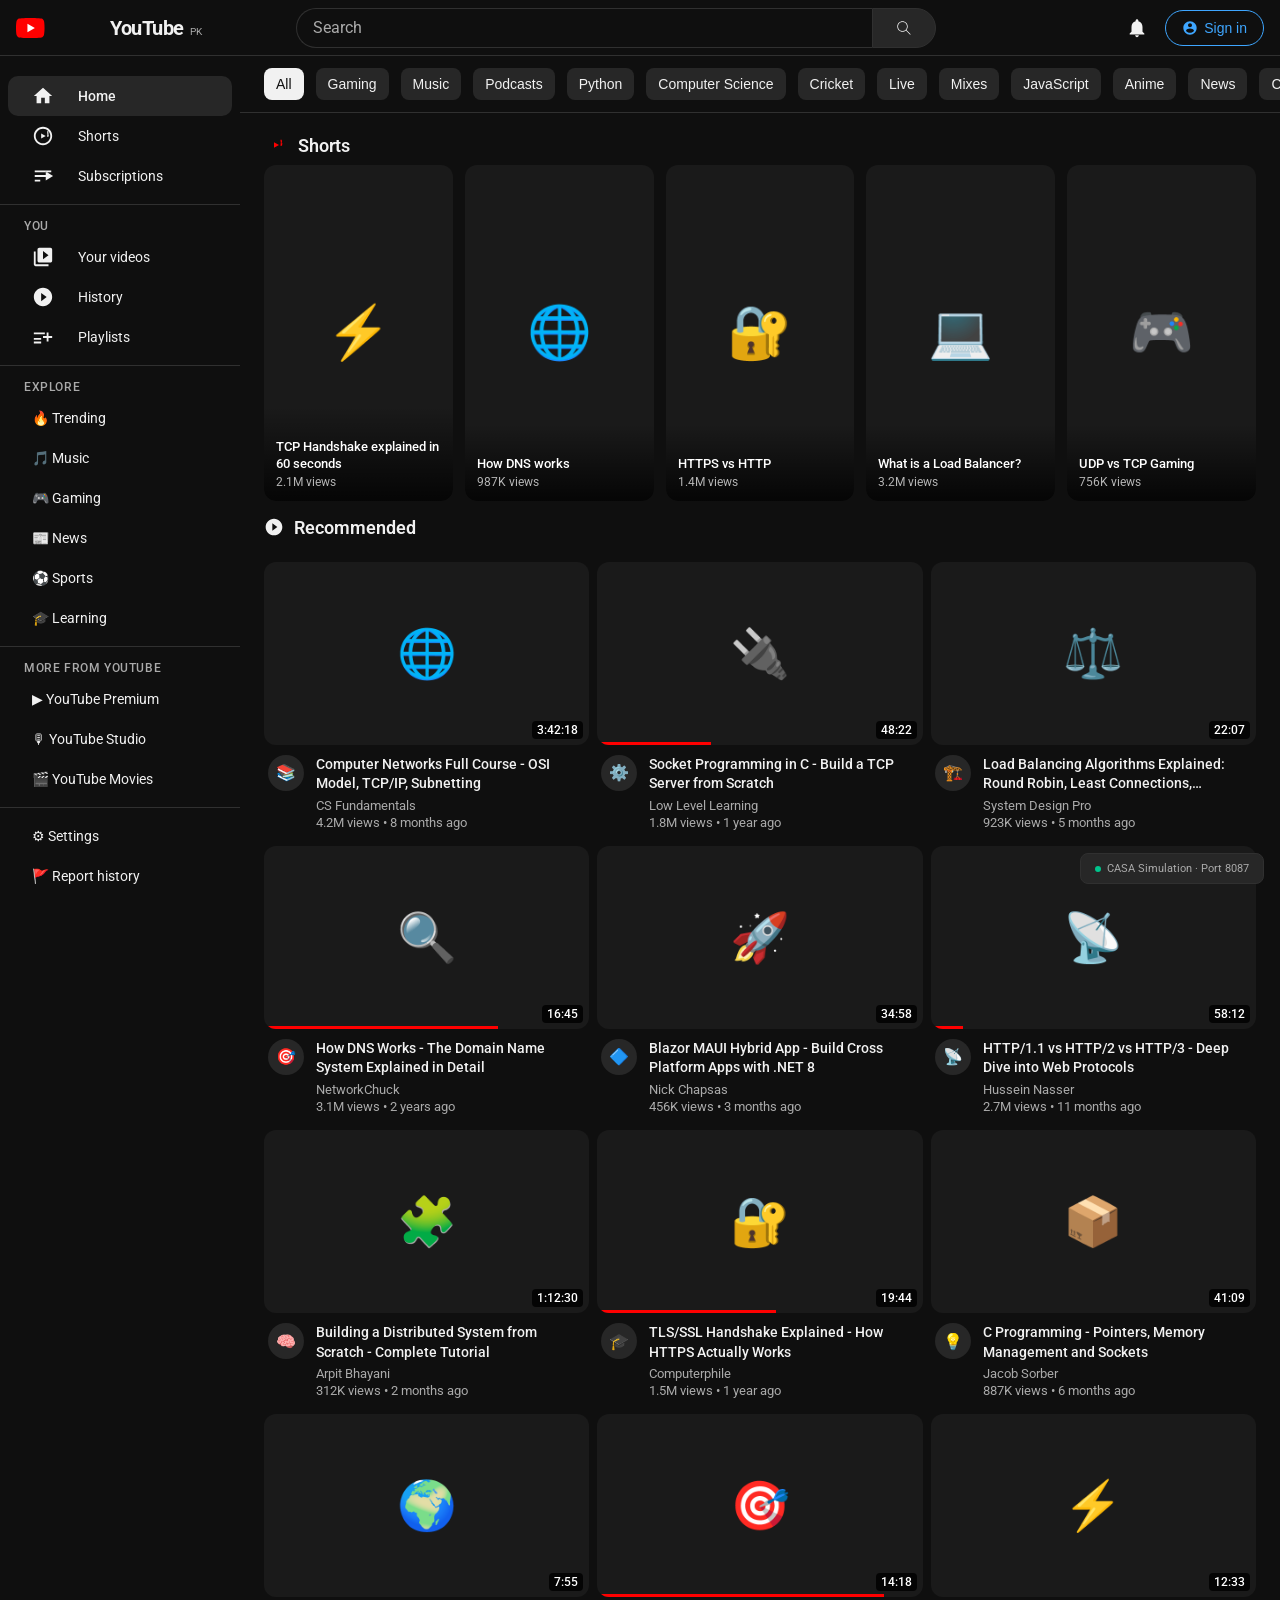
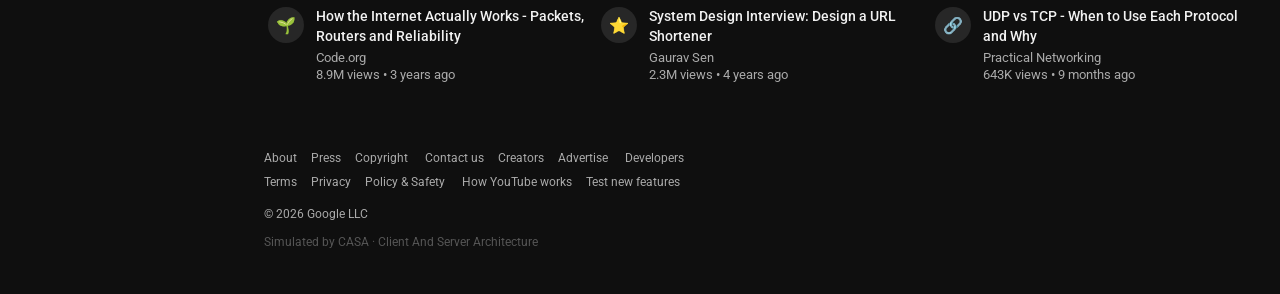
==== Websites/Youtube/index.html @ 4a6a2b82 "updated Readme" ====
<!DOCTYPE html>
<html lang="en">
<head>
<meta charset="UTF-8">
<meta name="viewport" content="width=device-width, initial-scale=1.0">
<title>YouTube</title>
<link rel="preconnect" href="https://fonts.googleapis.com">
<link href="https://fonts.googleapis.com/css2?family=Roboto:wght@300;400;500;700&display=swap" rel="stylesheet">
<style>
  :root {
    --bg: #0f0f0f;
    --surface: #1a1a1a;
    --surface2: #272727;
    --border: #303030;
    --text: #f1f1f1;
    --text-sub: #aaaaaa;
    --red: #ff0000;
    --red-hover: #cc0000;
    --chip-bg: #272727;
    --chip-active: #f1f1f1;
    --chip-active-text: #0f0f0f;
  }

  * { margin: 0; padding: 0; box-sizing: border-box; }

  body {
    background: var(--bg);
    color: var(--text);
    font-family: 'Roboto', sans-serif;
    font-size: 14px;
    overflow-x: hidden;
  }

  /* ── TOP NAV ── */
  header {
    position: fixed; top: 0; left: 0; right: 0; z-index: 200;
    height: 56px;
    background: var(--bg);
    display: flex; align-items: center;
    padding: 0 16px;
    gap: 8px;
    border-bottom: 1px solid var(--border);
  }

  .logo-wrap {
    display: flex; align-items: center; gap: 4px;
    text-decoration: none; min-width: 160px;
  }
  .logo-wrap svg { height: 20px; }
  .logo-text {
    font-size: 20px; font-weight: 700; letter-spacing: -0.5px;
    color: var(--text);
  }
  .logo-country {
    font-size: 10px; color: var(--text-sub);
    margin-top: 8px; margin-left: 2px;
  }

  .search-wrap {
    flex: 1; display: flex; align-items: center;
    max-width: 640px; margin: 0 auto;
  }
  .search-input {
    flex: 1; height: 40px;
    background: var(--bg);
    border: 1px solid var(--border);
    border-right: none;
    border-radius: 40px 0 0 40px;
    color: var(--text);
    padding: 0 16px;
    font-size: 16px; font-family: 'Roboto', sans-serif;
    outline: none;
    transition: border-color .2s;
  }
  .search-input:focus { border-color: #1c62b9; }
  .search-input::placeholder { color: var(--text-sub); }
  .search-btn {
    height: 40px; width: 64px;
    background: var(--surface2);
    border: 1px solid var(--border);
    border-radius: 0 40px 40px 0;
    color: var(--text);
    cursor: pointer;
    display: flex; align-items: center; justify-content: center;
    transition: background .15s;
  }
  .search-btn:hover { background: #3e3e3e; }

  .nav-right {
    display: flex; align-items: center; gap: 8px;
    margin-left: auto;
  }
  .icon-btn {
    width: 40px; height: 40px;
    border-radius: 50%; border: none;
    background: transparent; color: var(--text);
    cursor: pointer; display: flex; align-items: center; justify-content: center;
    transition: background .15s;
    font-size: 18px;
  }
  .icon-btn:hover { background: var(--surface2); }
  .sign-in-btn {
    height: 36px; padding: 0 16px;
    border: 1px solid #3ea6ff;
    border-radius: 18px;
    background: transparent;
    color: #3ea6ff;
    font-size: 14px; font-weight: 500;
    cursor: pointer;
    display: flex; align-items: center; gap: 6px;
    transition: background .15s;
  }
  .sign-in-btn:hover { background: rgba(62,166,255,.1); }

  /* ── SIDEBAR ── */
  aside {
    position: fixed; top: 56px; left: 0; bottom: 0;
    width: 240px;
    background: var(--bg);
    overflow-y: auto; z-index: 100;
    padding: 12px 0;
    scrollbar-width: none;
  }
  aside::-webkit-scrollbar { display: none; }

  .sidebar-section { padding: 8px 0; border-bottom: 1px solid var(--border); }
  .sidebar-section:last-child { border: none; }
  .sidebar-label {
    padding: 6px 24px 4px;
    font-size: 12px; font-weight: 500; color: var(--text-sub);
    text-transform: uppercase; letter-spacing: .05em;
  }

  .nav-item {
    display: flex; align-items: center; gap: 24px;
    padding: 0 24px; height: 40px;
    border-radius: 10px; margin: 0 8px;
    cursor: pointer; text-decoration: none;
    color: var(--text); font-size: 14px;
    transition: background .1s;
    white-space: nowrap;
  }
  .nav-item:hover { background: var(--surface2); }
  .nav-item.active { background: var(--surface2); font-weight: 500; }
  .nav-item svg { flex-shrink: 0; }

  /* ── MAIN ── */
  main {
    margin-left: 240px;
    padding-top: 56px;
    min-height: 100vh;
  }

  /* Chips */
  .chips-wrap {
    position: sticky; top: 56px; z-index: 150;
    background: var(--bg);
    display: flex; align-items: center;
    gap: 12px; padding: 12px 24px;
    overflow-x: auto; scrollbar-width: none;
    border-bottom: 1px solid var(--border);
  }
  .chips-wrap::-webkit-scrollbar { display: none; }
  .chip {
    flex-shrink: 0; height: 32px; padding: 0 12px;
    background: var(--chip-bg); border: none;
    border-radius: 8px; color: var(--text);
    font-size: 14px; cursor: pointer;
    transition: background .15s;
  }
  .chip:hover { background: #3e3e3e; }
  .chip.active {
    background: var(--chip-active); color: var(--chip-active-text);
    font-weight: 500;
  }

  /* Grid */
  .video-grid {
    display: grid;
    grid-template-columns: repeat(auto-fill, minmax(300px, 1fr));
    gap: 16px 8px;
    padding: 16px 24px 40px;
  }

  /* Video card */
  .video-card { cursor: pointer; }
  .video-card:hover .thumb-wrap img { transform: scale(1.03); }

  .thumb-wrap {
    position: relative; width: 100%;
    aspect-ratio: 16/9;
    background: var(--surface); border-radius: 12px;
    overflow: hidden;
  }
  .thumb-wrap img {
    width: 100%; height: 100%; object-fit: cover;
    transition: transform .3s;
    display: block;
  }
  .thumb-placeholder {
    width: 100%; height: 100%;
    display: flex; align-items: center; justify-content: center;
    background: var(--surface);
    font-size: 48px;
  }
  .duration {
    position: absolute; bottom: 6px; right: 6px;
    background: rgba(0,0,0,.85); color: #fff;
    font-size: 12px; font-weight: 500;
    padding: 2px 5px; border-radius: 4px;
  }
  .progress-bar {
    position: absolute; bottom: 0; left: 0;
    height: 3px; background: var(--red);
  }

  .video-meta { display: flex; gap: 12px; padding: 10px 4px 0; }
  .avatar {
    width: 36px; height: 36px; border-radius: 50%;
    background: var(--surface2);
    display: flex; align-items: center; justify-content: center;
    font-size: 16px; flex-shrink: 0;
    overflow: hidden;
  }
  .avatar img { width: 100%; height: 100%; object-fit: cover; }
  .video-info { flex: 1; min-width: 0; }
  .video-title {
    font-size: 14px; font-weight: 500; color: var(--text);
    line-height: 1.4; margin-bottom: 4px;
    display: -webkit-box; -webkit-line-clamp: 2;
    -webkit-box-orient: vertical; overflow: hidden;
  }
  .channel-name { font-size: 13px; color: var(--text-sub); }
  .video-stats { font-size: 13px; color: var(--text-sub); margin-top: 2px; }

  /* Shorts row */
  .section-title {
    padding: 20px 24px 8px;
    font-size: 18px; font-weight: 600;
    display: flex; align-items: center; gap: 10px;
  }
  .shorts-grid {
    display: grid;
    grid-template-columns: repeat(auto-fill, minmax(168px, 1fr));
    gap: 12px; padding: 0 24px 8px;
  }
  .short-card {
    cursor: pointer;
    position: relative; border-radius: 12px; overflow: hidden;
    aspect-ratio: 9/16; background: var(--surface);
  }
  .short-card:hover .short-overlay { opacity: 1; }
  .short-thumb {
    width: 100%; height: 100%;
    display: flex; align-items: center; justify-content: center;
    font-size: 52px;
  }
  .short-overlay {
    position: absolute; inset: 0;
    background: rgba(0,0,0,.5);
    opacity: 0; transition: opacity .2s;
    display: flex; align-items: center; justify-content: center;
  }
  .short-info {
    position: absolute; bottom: 0; left: 0; right: 0;
    padding: 32px 12px 12px;
    background: linear-gradient(transparent, rgba(0,0,0,.8));
    color: #fff;
  }
  .short-title { font-size: 13px; font-weight: 500; line-height: 1.3; }
  .short-views { font-size: 12px; color: rgba(255,255,255,.7); margin-top: 2px; }

  /* ── FOOTER ── */
  footer {
    margin-left: 240px;
    padding: 24px 24px 40px;
    color: var(--text-sub);
    font-size: 12px;
    line-height: 2;
  }
  footer a { color: var(--text-sub); text-decoration: none; margin-right: 14px; }
  footer a:hover { color: var(--text); }
  .footer-copy { margin-top: 8px; }

  /* Play overlay on hover */
  .play-overlay {
    position: absolute; inset: 0;
    background: rgba(0,0,0,.3);
    display: flex; align-items: center; justify-content: center;
    opacity: 0; transition: opacity .2s;
    border-radius: 12px;
  }
  .thumb-wrap:hover .play-overlay { opacity: 1; }
  .play-circle {
    width: 48px; height: 48px; border-radius: 50%;
    background: rgba(0,0,0,.7);
    display: flex; align-items: center; justify-content: center;
  }

  /* CASA badge */
  .casa-badge {
    position: fixed; bottom: 16px; right: 16px; z-index: 9999;
    background: var(--surface2); border: 1px solid var(--border);
    border-radius: 8px; padding: 8px 14px;
    font-size: 11px; color: var(--text-sub);
    display: flex; align-items: center; gap: 6px;
    pointer-events: none;
  }
  .casa-dot { width: 6px; height: 6px; border-radius: 50%; background: #00c48c; }
</style>
</head>
<body>

<!-- HEADER -->
<header>
  <a class="logo-wrap" href="#">
    <svg viewBox="0 0 90 20" fill="none" xmlns="http://www.w3.org/2000/svg">
      <path d="M27.9727 3.12313C27.6435 1.89499 26.6768 0.928216 25.4487 0.598972C23.2197 0 14.285 0 14.285 0C14.285 0 5.35042 0 3.12138 0.598972C1.89325 0.928244 0.926449 1.89499 0.597206 3.12313C0 5.35228 0 10 0 10C0 10 0 14.6477 0.597206 16.8769C0.926449 18.105 1.89325 19.0718 3.12138 19.401C5.35042 20 14.285 20 14.285 20C14.285 20 23.2197 20 25.4487 19.401C26.6768 19.0718 27.6435 18.105 27.9727 16.8769C28.5699 14.6477 28.5699 10 28.5699 10C28.5699 10 28.5699 5.35228 27.9727 3.12313Z" fill="#FF0000"/>
      <path d="M11.4253 14.2854L18.8477 10.0004L11.4253 5.71533V14.2854Z" fill="white"/>
    </svg>
    <span class="logo-text">YouTube</span>
    <span class="logo-country">PK</span>
  </a>

  <div class="search-wrap">
    <input class="search-input" type="text" placeholder="Search">
    <button class="search-btn">
      <svg width="18" height="18" viewBox="0 0 24 24" fill="currentColor"><path d="M20.87 20.17l-5.59-5.59C16.35 13.35 17 11.75 17 10c0-3.87-3.13-7-7-7s-7 3.13-7 7 3.13 7 7 7c1.75 0 3.35-.65 4.58-1.71l5.59 5.59.7-.71zM10 16c-3.31 0-6-2.69-6-6s2.69-6 6-6 6 2.69 6 6-2.69 6-6 6z"/></svg>
    </button>
  </div>

  <div class="nav-right">
    <button class="icon-btn" title="Notifications">
      <svg width="22" height="22" viewBox="0 0 24 24" fill="currentColor"><path d="M12 22c1.1 0 2-.9 2-2h-4c0 1.1.9 2 2 2zm6-6v-5c0-3.07-1.64-5.64-4.5-6.32V4c0-.83-.67-1.5-1.5-1.5s-1.5.67-1.5 1.5v.68C7.63 5.36 6 7.92 6 11v5l-2 2v1h16v-1l-2-2z"/></svg>
    </button>
    <button class="sign-in-btn">
      <svg width="16" height="16" viewBox="0 0 24 24" fill="currentColor"><path d="M12 2C6.48 2 2 6.48 2 12s4.48 10 10 10 10-4.48 10-10S17.52 2 12 2zm0 3c1.66 0 3 1.34 3 3s-1.34 3-3 3-3-1.34-3-3 1.34-3 3-3zm0 14.2c-2.5 0-4.71-1.28-6-3.22.03-1.99 4-3.08 6-3.08 1.99 0 5.97 1.09 6 3.08-1.29 1.94-3.5 3.22-6 3.22z"/></svg>
      Sign in
    </button>
  </div>
</header>

<!-- SIDEBAR -->
<aside>
  <div class="sidebar-section">
    <a class="nav-item active" href="#">
      <svg width="22" height="22" viewBox="0 0 24 24" fill="currentColor"><path d="M10 20v-6h4v6h5v-8h3L12 3 2 12h3v8z"/></svg>
      Home
    </a>
    <a class="nav-item" href="#">
      <svg width="22" height="22" viewBox="0 0 24 24" fill="currentColor"><path d="M10 14.65v-5.3L15 12l-5 2.65zm7.77-4.33c-.77-.32-1.2-.5-1.22-.5H18c0-1-.1-2-.3-3h-1.3c.2.95.3 1.97.3 3s-.1 2.05-.3 3H18c.2-1 .3-2 .3-3zM2 12C2 6.48 6.48 2 12 2s10 4.48 10 10-4.48 10-10 10S2 17.52 2 12zm2 0c0 4.42 3.58 8 8 8s8-3.58 8-8-3.58-8-8-8-8 3.58-8 8z"/></svg>
      Shorts
    </a>
    <a class="nav-item" href="#">
      <svg width="22" height="22" viewBox="0 0 24 24" fill="currentColor"><path d="M21 6H3v2h18V6zm-6 5H3v2h12v-2zm-6 5H3v2h6v-2zm14-4l-8 5V7l8 5z"/></svg>
      Subscriptions
    </a>
  </div>

  <div class="sidebar-section">
    <div class="sidebar-label">You</div>
    <a class="nav-item" href="#">
      <svg width="22" height="22" viewBox="0 0 24 24" fill="currentColor"><path d="M4 6H2v14c0 1.1.9 2 2 2h14v-2H4V6zm16-4H8c-1.1 0-2 .9-2 2v12c0 1.1.9 2 2 2h12c1.1 0 2-.9 2-2V4c0-1.1-.9-2-2-2zm-8 12.5v-9l6 4.5-6 4.5z"/></svg>
      Your videos
    </a>
    <a class="nav-item" href="#">
      <svg width="22" height="22" viewBox="0 0 24 24" fill="currentColor"><path d="M12 2C6.48 2 2 6.48 2 12s4.48 10 10 10 10-4.48 10-10S17.52 2 12 2zm-2 14.5v-9l6 4.5-6 4.5z"/></svg>
      History
    </a>
    <a class="nav-item" href="#">
      <svg width="22" height="22" viewBox="0 0 24 24" fill="currentColor"><path d="M22 13h-4v4h-2v-4h-4v-2h4V7h2v4h4v2zm-8-6H2v2h12V7zM2 13v2h8v-2H2zm0 6h8v-2H2v2z"/></svg>
      Playlists
    </a>
  </div>

  <div class="sidebar-section">
    <div class="sidebar-label">Explore</div>
    <a class="nav-item" href="#">🔥 Trending</a>
    <a class="nav-item" href="#">🎵 Music</a>
    <a class="nav-item" href="#">🎮 Gaming</a>
    <a class="nav-item" href="#">📰 News</a>
    <a class="nav-item" href="#">⚽ Sports</a>
    <a class="nav-item" href="#">🎓 Learning</a>
  </div>

  <div class="sidebar-section">
    <div class="sidebar-label">More from YouTube</div>
    <a class="nav-item" href="#">▶ YouTube Premium</a>
    <a class="nav-item" href="#">🎙 YouTube Studio</a>
    <a class="nav-item" href="#">🎬 YouTube Movies</a>
  </div>

  <div class="sidebar-section">
    <a class="nav-item" href="#">⚙ Settings</a>
    <a class="nav-item" href="#">🚩 Report history</a>
    <a class="nav-item" href="#">❓ Help</a>
    <a class="nav-item" href="#">💬 Send feedback</a>
  </div>
</aside>

<!-- MAIN -->
<main>

  <!-- Chips -->
  <div class="chips-wrap">
    <button class="chip active">All</button>
    <button class="chip">Gaming</button>
    <button class="chip">Music</button>
    <button class="chip">Podcasts</button>
    <button class="chip">Python</button>
    <button class="chip">Computer Science</button>
    <button class="chip">Cricket</button>
    <button class="chip">Live</button>
    <button class="chip">Mixes</button>
    <button class="chip">JavaScript</button>
    <button class="chip">Anime</button>
    <button class="chip">News</button>
    <button class="chip">Cooking</button>
    <button class="chip">Science</button>
  </div>

  <!-- Shorts -->
  <div class="section-title">
    <svg width="24" height="24" viewBox="0 0 24 24" fill="#ff0000"><path d="M10 14.65v-5.3L15 12l-5 2.65zm7.77-4.33c-.77-.32-1.2-.5-1.22-.5H18c0-1-.1-2-.3-3h-1.3c.2.95.3 1.97.3 3s-.1 2.05-.3 3H18c.2-1 .3-2 .3-3z"/></svg>
    Shorts
  </div>
  <div class="shorts-grid">
    <div class="short-card">
      <div class="short-thumb">⚡</div>
      <div class="short-overlay">▶</div>
      <div class="short-info">
        <div class="short-title">TCP Handshake explained in 60 seconds</div>
        <div class="short-views">2.1M views</div>
      </div>
    </div>
    <div class="short-card">
      <div class="short-thumb">🌐</div>
      <div class="short-overlay">▶</div>
      <div class="short-info">
        <div class="short-title">How DNS works</div>
        <div class="short-views">987K views</div>
      </div>
    </div>
    <div class="short-card">
      <div class="short-thumb">🔐</div>
      <div class="short-overlay">▶</div>
      <div class="short-info">
        <div class="short-title">HTTPS vs HTTP</div>
        <div class="short-views">1.4M views</div>
      </div>
    </div>
    <div class="short-card">
      <div class="short-thumb">💻</div>
      <div class="short-overlay">▶</div>
      <div class="short-info">
        <div class="short-title">What is a Load Balancer?</div>
        <div class="short-views">3.2M views</div>
      </div>
    </div>
    <div class="short-card">
      <div class="short-thumb">🎮</div>
      <div class="short-overlay">▶</div>
      <div class="short-info">
        <div class="short-title">UDP vs TCP Gaming</div>
        <div class="short-views">756K views</div>
      </div>
    </div>
  </div>

  <!-- Video Grid -->
  <div class="section-title" style="padding-top:8px;">
    <svg width="20" height="20" viewBox="0 0 24 24" fill="currentColor"><path d="M12 2C6.48 2 2 6.48 2 12s4.48 10 10 10 10-4.48 10-10S17.52 2 12 2zm-2 14.5v-9l6 4.5-6 4.5z"/></svg>
    Recommended
  </div>
  <div class="video-grid" id="videoGrid"></div>

</main>

<footer>
  <div>
    <a href="#">About</a><a href="#">Press</a><a href="#">Copyright</a>
    <a href="#">Contact us</a><a href="#">Creators</a><a href="#">Advertise</a>
    <a href="#">Developers</a>
  </div>
  <div>
    <a href="#">Terms</a><a href="#">Privacy</a><a href="#">Policy & Safety</a>
    <a href="#">How YouTube works</a><a href="#">Test new features</a>
  </div>
  <div class="footer-copy">&copy; 2026 Google LLC</div>
  <div style="margin-top:4px;color:#555">Simulated by CASA &middot; Client And Server Architecture</div>
</footer>

<div class="casa-badge">
  <div class="casa-dot"></div>
  CASA Simulation &middot; Port 8087
</div>

<script>
  const videos = [
    { emoji: "🌐", title: "Computer Networks Full Course - OSI Model, TCP/IP, Subnetting", channel: "CS Fundamentals", avatar: "📚", views: "4.2M views", time: "8 months ago", duration: "3:42:18", progress: 0 },
    { emoji: "🔌", title: "Socket Programming in C - Build a TCP Server from Scratch", channel: "Low Level Learning", avatar: "⚙️", views: "1.8M views", time: "1 year ago", duration: "48:22", progress: 35 },
    { emoji: "⚖️", title: "Load Balancing Algorithms Explained: Round Robin, Least Connections, Weighted", channel: "System Design Pro", avatar: "🏗️", views: "923K views", time: "5 months ago", duration: "22:07", progress: 0 },
    { emoji: "🔍", title: "How DNS Works - The Domain Name System Explained in Detail", channel: "NetworkChuck", avatar: "🎯", views: "3.1M views", time: "2 years ago", duration: "16:45", progress: 72 },
    { emoji: "🚀", title: "Blazor MAUI Hybrid App - Build Cross Platform Apps with .NET 8", channel: "Nick Chapsas", avatar: "🔷", views: "456K views", time: "3 months ago", duration: "34:58", progress: 0 },
    { emoji: "📡", title: "HTTP/1.1 vs HTTP/2 vs HTTP/3 - Deep Dive into Web Protocols", channel: "Hussein Nasser", avatar: "📡", views: "2.7M views", time: "11 months ago", duration: "58:12", progress: 10 },
    { emoji: "🧩", title: "Building a Distributed System from Scratch - Complete Tutorial", channel: "Arpit Bhayani", avatar: "🧠", views: "312K views", time: "2 months ago", duration: "1:12:30", progress: 0 },
    { emoji: "🔐", title: "TLS/SSL Handshake Explained - How HTTPS Actually Works", channel: "Computerphile", avatar: "🎓", views: "1.5M views", time: "1 year ago", duration: "19:44", progress: 55 },
    { emoji: "📦", title: "C Programming - Pointers, Memory Management and Sockets", channel: "Jacob Sorber", avatar: "💡", views: "887K views", time: "6 months ago", duration: "41:09", progress: 0 },
    { emoji: "🌍", title: "How the Internet Actually Works - Packets, Routers and Reliability", channel: "Code.org", avatar: "🌱", views: "8.9M views", time: "3 years ago", duration: "7:55", progress: 0 },
    { emoji: "🎯", title: "System Design Interview: Design a URL Shortener", channel: "Gaurav Sen", avatar: "⭐", views: "2.3M views", time: "4 years ago", duration: "14:18", progress: 88 },
    { emoji: "⚡", title: "UDP vs TCP - When to Use Each Protocol and Why", channel: "Practical Networking", avatar: "🔗", views: "643K views", time: "9 months ago", duration: "12:33", progress: 0 },
  ];

  const grid = document.getElementById('videoGrid');
  videos.forEach(v => {
    grid.innerHTML += `
      <div class="video-card">
        <div class="thumb-wrap">
          <div class="thumb-placeholder">${v.emoji}</div>
          ${v.progress > 0 ? `<div class="progress-bar" style="width:${v.progress}%"></div>` : ''}
          <div class="duration">${v.duration}</div>
          <div class="play-overlay"><div class="play-circle"><svg width="18" height="18" viewBox="0 0 24 24" fill="white"><path d="M8 5v14l11-7z"/></svg></div></div>
        </div>
        <div class="video-meta">
          <div class="avatar">${v.avatar}</div>
          <div class="video-info">
            <div class="video-title">${v.title}</div>
            <div class="channel-name">${v.channel}</div>
            <div class="video-stats">${v.views} &bull; ${v.time}</div>
          </div>
        </div>
      </div>`;
  });

  // Chip interaction
  document.querySelectorAll('.chip').forEach(c => {
    c.addEventListener('click', () => {
      document.querySelectorAll('.chip').forEach(x => x.classList.remove('active'));
      c.classList.add('active');
    });
  });
</script>
</body>
</html>
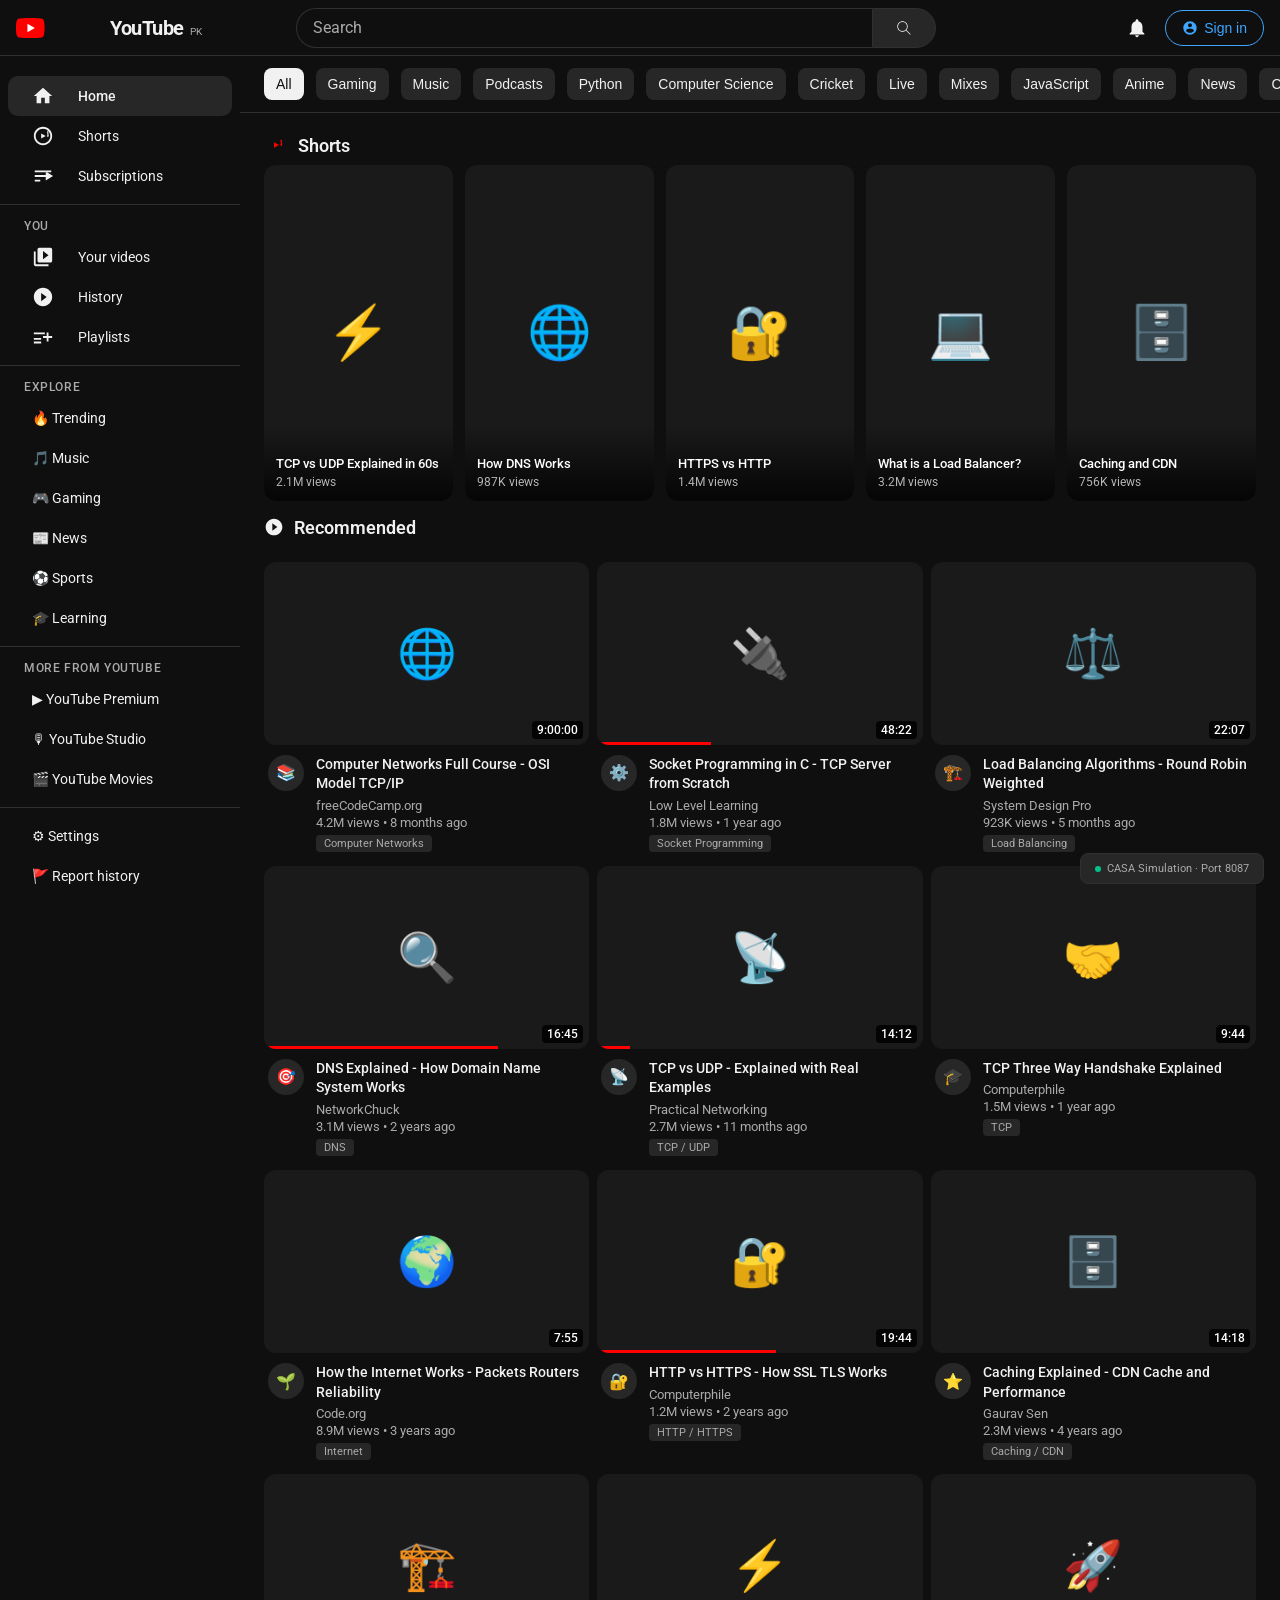
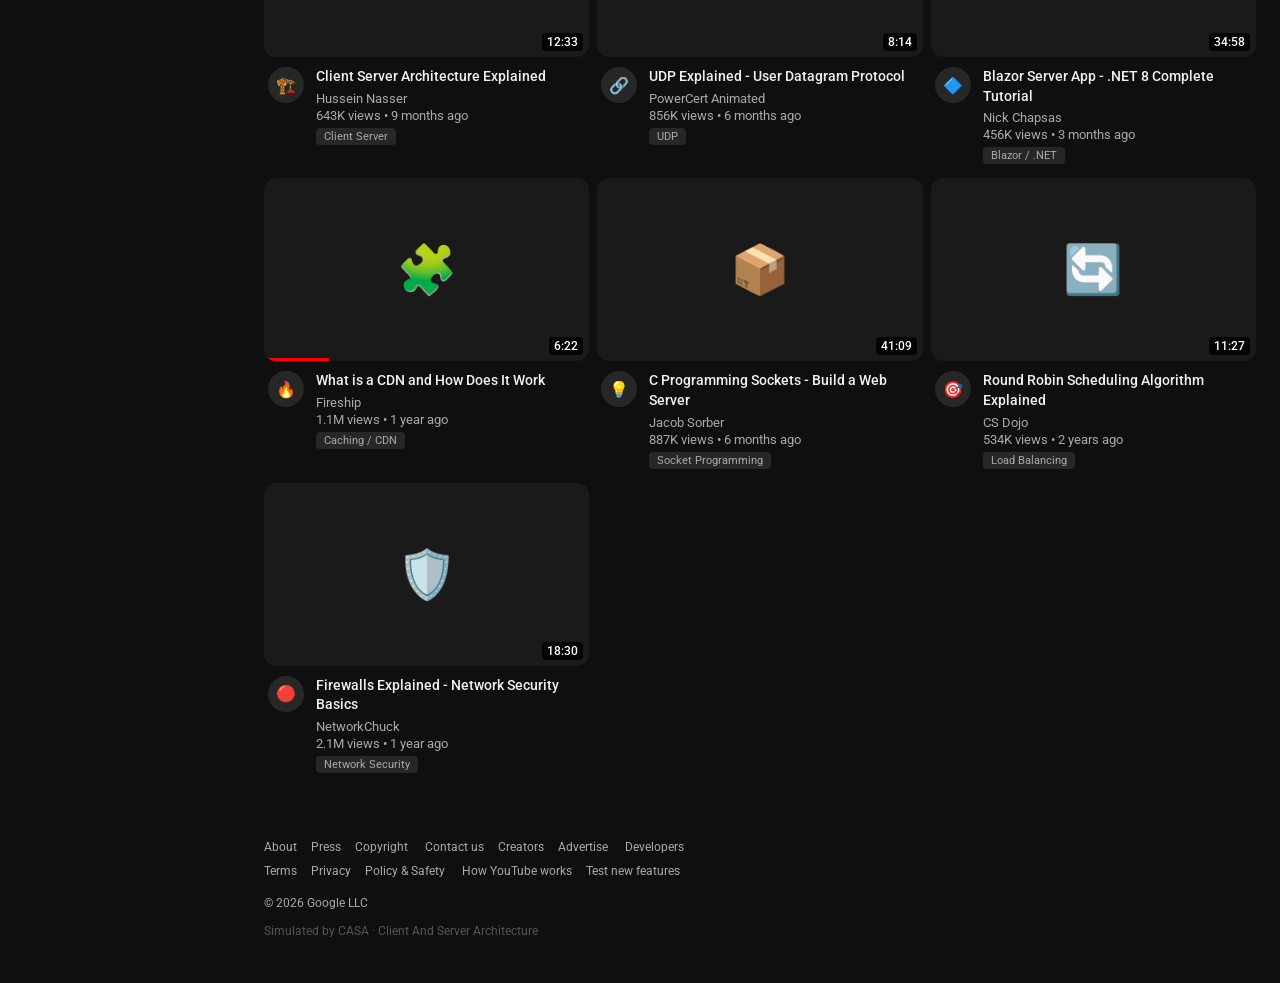
==== commit 81120856: "Youtube enhanced" ====
--- a/Websites/Youtube/index.html
+++ b/Websites/Youtube/index.html
@@ -307,6 +307,154 @@
     pointer-events: none;
   }
   .casa-dot { width: 6px; height: 6px; border-radius: 50%; background: #00c48c; }
+
+  /* VIDEO MODAL */
+  .modal-overlay {
+    display: none;
+    position: fixed;
+    inset: 0;
+    z-index: 9999;
+    background: rgba(0, 0, 0, 0.85);
+    backdrop-filter: blur(6px);
+    align-items: center;
+    justify-content: center;
+    padding: 20px;
+    animation: fadeIn 0.2s ease;
+  }
+
+  .modal-overlay.open {
+    display: flex;
+  }
+
+  @keyframes fadeIn {
+    from { opacity: 0; }
+    to   { opacity: 1; }
+  }
+
+  @keyframes slideUp {
+    from { transform: translateY(30px); opacity: 0; }
+    to   { transform: translateY(0);    opacity: 1; }
+  }
+
+  .modal-box {
+    background: #1a1a1a;
+    border: 1px solid #303030;
+    border-radius: 16px;
+    width: 100%;
+    max-width: 900px;
+    overflow: hidden;
+    animation: slideUp 0.25s ease;
+    display: flex;
+    flex-direction: column;
+  }
+
+  .modal-header {
+    display: flex;
+    align-items: flex-start;
+    justify-content: space-between;
+    padding: 16px 20px 12px;
+    border-bottom: 1px solid #303030;
+    gap: 12px;
+  }
+
+  .modal-title-wrap {
+    display: flex;
+    flex-direction: column;
+    gap: 6px;
+    flex: 1;
+    min-width: 0;
+  }
+
+  .modal-topic-badge {
+    font-size: 11px;
+    background: #ff0000;
+    color: #fff;
+    padding: 2px 10px;
+    border-radius: 4px;
+    font-weight: 600;
+    letter-spacing: 0.5px;
+    width: fit-content;
+  }
+
+  .modal-title {
+    font-size: 15px;
+    font-weight: 500;
+    color: #f1f1f1;
+    line-height: 1.4;
+  }
+
+  .modal-close {
+    width: 36px;
+    height: 36px;
+    border-radius: 50%;
+    border: 1px solid #303030;
+    background: #272727;
+    color: #f1f1f1;
+    font-size: 16px;
+    cursor: pointer;
+    flex-shrink: 0;
+    display: flex;
+    align-items: center;
+    justify-content: center;
+    transition: background 0.15s;
+  }
+
+  .modal-close:hover {
+    background: #ff0000;
+    border-color: #ff0000;
+  }
+
+  .modal-player-wrap {
+    position: relative;
+    width: 100%;
+    aspect-ratio: 16 / 9;
+    background: #000;
+  }
+
+  .modal-iframe {
+    position: absolute;
+    inset: 0;
+    width: 100%;
+    height: 100%;
+    border: none;
+  }
+
+  .modal-footer {
+    display: flex;
+    align-items: center;
+    justify-content: space-between;
+    padding: 12px 20px;
+    border-top: 1px solid #303030;
+  }
+
+  .modal-channel {
+    font-size: 13px;
+    color: #aaaaaa;
+  }
+
+  .modal-yt-btn {
+    height: 34px;
+    padding: 0 16px;
+    background: #272727;
+    border: 1px solid #303030;
+    border-radius: 6px;
+    color: #f1f1f1;
+    font-size: 13px;
+    font-weight: 500;
+    cursor: default;
+  }
+
+  .modal-yt-btn:hover {
+    background: #272727;
+  }
+
+  .video-card {
+    cursor: pointer;
+  }
+
+  .video-card:hover .video-title {
+    color: #ff0000;
+  }
 </style>
 </head>
 <body>
@@ -425,23 +573,26 @@
     Shorts
   </div>
   <div class="shorts-grid">
-    <div class="short-card">
+    <div class="short-card"
+         onclick="openModal('uwoD5YsGACg','TCP vs UDP Explained','Practical Networking','TCP / UDP')">
       <div class="short-thumb">⚡</div>
       <div class="short-overlay">▶</div>
       <div class="short-info">
-        <div class="short-title">TCP Handshake explained in 60 seconds</div>
+        <div class="short-title">TCP vs UDP Explained in 60s</div>
         <div class="short-views">2.1M views</div>
       </div>
     </div>
-    <div class="short-card">
+    <div class="short-card"
+         onclick="openModal('mpQZVYPuDGU','How DNS Works','NetworkChuck','DNS')">
       <div class="short-thumb">🌐</div>
       <div class="short-overlay">▶</div>
       <div class="short-info">
-        <div class="short-title">How DNS works</div>
+        <div class="short-title">How DNS Works</div>
         <div class="short-views">987K views</div>
       </div>
     </div>
-    <div class="short-card">
+    <div class="short-card"
+         onclick="openModal('iYM2zFP3Zn0','HTTP vs HTTPS','Computerphile','HTTP / HTTPS')">
       <div class="short-thumb">🔐</div>
       <div class="short-overlay">▶</div>
       <div class="short-info">
@@ -449,7 +600,8 @@
         <div class="short-views">1.4M views</div>
       </div>
     </div>
-    <div class="short-card">
+    <div class="short-card"
+         onclick="openModal('iqRQPpCDmxE','Load Balancing Algorithms','System Design Pro','Load Balancing')">
       <div class="short-thumb">💻</div>
       <div class="short-overlay">▶</div>
       <div class="short-info">
@@ -457,11 +609,12 @@
         <div class="short-views">3.2M views</div>
       </div>
     </div>
-    <div class="short-card">
-      <div class="short-thumb">🎮</div>
+    <div class="short-card"
+         onclick="openModal('AEaKrq3SpW8','Caching and CDN Explained','Gaurav Sen','Caching / CDN')">
+      <div class="short-thumb">🗄️</div>
       <div class="short-overlay">▶</div>
       <div class="short-info">
-        <div class="short-title">UDP vs TCP Gaming</div>
+        <div class="short-title">Caching and CDN</div>
         <div class="short-views">756K views</div>
       </div>
     </div>
@@ -495,31 +648,297 @@
   CASA Simulation &middot; Port 8087
 </div>
 
+<!-- VIDEO MODAL -->
+<div id="videoModal" class="modal-overlay" onclick="handleOverlayClick(event)">
+  <div class="modal-box">
+    <div class="modal-header">
+      <div class="modal-title-wrap">
+        <span id="modalTopic" class="modal-topic-badge"></span>
+        <span id="modalTitle" class="modal-title"></span>
+      </div>
+      <button class="modal-close" onclick="closeModal()" title="Close">×</button>
+    </div>
+    <div class="modal-player-wrap">
+      <iframe
+        id="modalIframe"
+        src=""
+        title="Embedded video player"
+        frameborder="0"
+        allow="accelerometer; autoplay; clipboard-write;
+               encrypted-media; gyroscope; picture-in-picture"
+        allowfullscreen
+        referrerpolicy="strict-origin-when-cross-origin"
+        sandbox="allow-same-origin allow-scripts allow-forms allow-presentation"
+        class="modal-iframe">
+      </iframe>
+    </div>
+    <div class="modal-footer">
+      <span id="modalChannel" class="modal-channel"></span>
+      <span class="modal-yt-btn">▶ Playing here</span>
+    </div>
+  </div>
+</div>
+
 <script>
+  function buildEmbedUrl(youtubeId) {
+    const params = new URLSearchParams({
+      autoplay: '1',
+      rel: '0',
+      modestbranding: '1',
+      playsinline: '1',
+      enablejsapi: '1',
+      iv_load_policy: '3'
+    });
+
+    if (window.location.origin && window.location.origin !== 'null') {
+      params.set('origin', window.location.origin);
+    }
+
+    return `https://www.youtube-nocookie.com/embed/${encodeURIComponent(youtubeId)}?${params.toString()}`;
+  }
+
+  function openModal(youtubeId, title, channel, topic) {
+    document.getElementById('modalTitle').textContent = title;
+    document.getElementById('modalChannel').textContent = 'Channel: ' + channel;
+    document.getElementById('modalTopic').textContent = topic;
+    document.getElementById('modalIframe').src = buildEmbedUrl(youtubeId);
+    document.getElementById('videoModal').classList.add('open');
+    document.body.style.overflow = 'hidden';
+  }
+
+  function closeModal() {
+    document.getElementById('videoModal').classList.remove('open');
+    // Stop video by clearing src so audio cannot continue.
+    document.getElementById('modalIframe').src = '';
+    document.body.style.overflow = '';
+  }
+
+  function handleOverlayClick(event) {
+    // Close only when the dark overlay itself is clicked.
+    if (event.target === document.getElementById('videoModal')) {
+      closeModal();
+    }
+  }
+
+  document.addEventListener('keydown', function(e) {
+    if (e.key === 'Escape') closeModal();
+  });
+
   const videos = [
-    { emoji: "🌐", title: "Computer Networks Full Course - OSI Model, TCP/IP, Subnetting", channel: "CS Fundamentals", avatar: "📚", views: "4.2M views", time: "8 months ago", duration: "3:42:18", progress: 0 },
-    { emoji: "🔌", title: "Socket Programming in C - Build a TCP Server from Scratch", channel: "Low Level Learning", avatar: "⚙️", views: "1.8M views", time: "1 year ago", duration: "48:22", progress: 35 },
-    { emoji: "⚖️", title: "Load Balancing Algorithms Explained: Round Robin, Least Connections, Weighted", channel: "System Design Pro", avatar: "🏗️", views: "923K views", time: "5 months ago", duration: "22:07", progress: 0 },
-    { emoji: "🔍", title: "How DNS Works - The Domain Name System Explained in Detail", channel: "NetworkChuck", avatar: "🎯", views: "3.1M views", time: "2 years ago", duration: "16:45", progress: 72 },
-    { emoji: "🚀", title: "Blazor MAUI Hybrid App - Build Cross Platform Apps with .NET 8", channel: "Nick Chapsas", avatar: "🔷", views: "456K views", time: "3 months ago", duration: "34:58", progress: 0 },
-    { emoji: "📡", title: "HTTP/1.1 vs HTTP/2 vs HTTP/3 - Deep Dive into Web Protocols", channel: "Hussein Nasser", avatar: "📡", views: "2.7M views", time: "11 months ago", duration: "58:12", progress: 10 },
-    { emoji: "🧩", title: "Building a Distributed System from Scratch - Complete Tutorial", channel: "Arpit Bhayani", avatar: "🧠", views: "312K views", time: "2 months ago", duration: "1:12:30", progress: 0 },
-    { emoji: "🔐", title: "TLS/SSL Handshake Explained - How HTTPS Actually Works", channel: "Computerphile", avatar: "🎓", views: "1.5M views", time: "1 year ago", duration: "19:44", progress: 55 },
-    { emoji: "📦", title: "C Programming - Pointers, Memory Management and Sockets", channel: "Jacob Sorber", avatar: "💡", views: "887K views", time: "6 months ago", duration: "41:09", progress: 0 },
-    { emoji: "🌍", title: "How the Internet Actually Works - Packets, Routers and Reliability", channel: "Code.org", avatar: "🌱", views: "8.9M views", time: "3 years ago", duration: "7:55", progress: 0 },
-    { emoji: "🎯", title: "System Design Interview: Design a URL Shortener", channel: "Gaurav Sen", avatar: "⭐", views: "2.3M views", time: "4 years ago", duration: "14:18", progress: 88 },
-    { emoji: "⚡", title: "UDP vs TCP - When to Use Each Protocol and Why", channel: "Practical Networking", avatar: "🔗", views: "643K views", time: "9 months ago", duration: "12:33", progress: 0 },
+    {
+      youtubeId: "F27PLX_sCWo",
+      emoji: "🌐",
+      title: "Computer Networks Full Course - OSI Model TCP/IP",
+      channel: "freeCodeCamp.org",
+      avatar: "📚",
+      views: "4.2M views",
+      time: "8 months ago",
+      duration: "9:00:00",
+      progress: 0,
+      topic: "Computer Networks"
+    },
+    {
+      youtubeId: "keeqnciDVOo",
+      emoji: "🔌",
+      title: "Socket Programming in C - TCP Server from Scratch",
+      channel: "Low Level Learning",
+      avatar: "⚙️",
+      views: "1.8M views",
+      time: "1 year ago",
+      duration: "48:22",
+      progress: 35,
+      topic: "Socket Programming"
+    },
+    {
+      youtubeId: "iqRQPpCDmxE",
+      emoji: "⚖️",
+      title: "Load Balancing Algorithms - Round Robin Weighted",
+      channel: "System Design Pro",
+      avatar: "🏗️",
+      views: "923K views",
+      time: "5 months ago",
+      duration: "22:07",
+      progress: 0,
+      topic: "Load Balancing"
+    },
+    {
+      youtubeId: "mpQZVYPuDGU",
+      emoji: "🔍",
+      title: "DNS Explained - How Domain Name System Works",
+      channel: "NetworkChuck",
+      avatar: "🎯",
+      views: "3.1M views",
+      time: "2 years ago",
+      duration: "16:45",
+      progress: 72,
+      topic: "DNS"
+    },
+    {
+      youtubeId: "uwoD5YsGACg",
+      emoji: "📡",
+      title: "TCP vs UDP - Explained with Real Examples",
+      channel: "Practical Networking",
+      avatar: "📡",
+      views: "2.7M views",
+      time: "11 months ago",
+      duration: "14:12",
+      progress: 10,
+      topic: "TCP / UDP"
+    },
+    {
+      youtubeId: "Rck3BALhI5Q",
+      emoji: "🤝",
+      title: "TCP Three Way Handshake Explained",
+      channel: "Computerphile",
+      avatar: "🎓",
+      views: "1.5M views",
+      time: "1 year ago",
+      duration: "9:44",
+      progress: 0,
+      topic: "TCP"
+    },
+    {
+      youtubeId: "7_LPdttKXPc",
+      emoji: "🌍",
+      title: "How the Internet Works - Packets Routers Reliability",
+      channel: "Code.org",
+      avatar: "🌱",
+      views: "8.9M views",
+      time: "3 years ago",
+      duration: "7:55",
+      progress: 0,
+      topic: "Internet"
+    },
+    {
+      youtubeId: "iYM2zFP3Zn0",
+      emoji: "🔐",
+      title: "HTTP vs HTTPS - How SSL TLS Works",
+      channel: "Computerphile",
+      avatar: "🔐",
+      views: "1.2M views",
+      time: "2 years ago",
+      duration: "19:44",
+      progress: 55,
+      topic: "HTTP / HTTPS"
+    },
+    {
+      youtubeId: "AEaKrq3SpW8",
+      emoji: "🗄️",
+      title: "Caching Explained - CDN Cache and Performance",
+      channel: "Gaurav Sen",
+      avatar: "⭐",
+      views: "2.3M views",
+      time: "4 years ago",
+      duration: "14:18",
+      progress: 0,
+      topic: "Caching / CDN"
+    },
+    {
+      youtubeId: "tnBwAR2A_hk",
+      emoji: "🏗️",
+      title: "Client Server Architecture Explained",
+      channel: "Hussein Nasser",
+      avatar: "🏗️",
+      views: "643K views",
+      time: "9 months ago",
+      duration: "12:33",
+      progress: 0,
+      topic: "Client Server"
+    },
+    {
+      youtubeId: "quLdNnl2_wQ",
+      emoji: "⚡",
+      title: "UDP Explained - User Datagram Protocol",
+      channel: "PowerCert Animated",
+      avatar: "🔗",
+      views: "856K views",
+      time: "6 months ago",
+      duration: "8:14",
+      progress: 0,
+      topic: "UDP"
+    },
+    {
+      youtubeId: "JioMYO8_9Is",
+      emoji: "🚀",
+      title: "Blazor Server App - .NET 8 Complete Tutorial",
+      channel: "Nick Chapsas",
+      avatar: "🔷",
+      views: "456K views",
+      time: "3 months ago",
+      duration: "34:58",
+      progress: 0,
+      topic: "Blazor / .NET"
+    },
+    {
+      youtubeId: "E9BIAlEk7-4",
+      emoji: "🧩",
+      title: "What is a CDN and How Does It Work",
+      channel: "Fireship",
+      avatar: "🔥",
+      views: "1.1M views",
+      time: "1 year ago",
+      duration: "6:22",
+      progress: 20,
+      topic: "Caching / CDN"
+    },
+    {
+      youtubeId: "oIkhgagvrjI",
+      emoji: "📦",
+      title: "C Programming Sockets - Build a Web Server",
+      channel: "Jacob Sorber",
+      avatar: "💡",
+      views: "887K views",
+      time: "6 months ago",
+      duration: "41:09",
+      progress: 0,
+      topic: "Socket Programming"
+    },
+    {
+      youtubeId: "1PHPlCmIB_s",
+      emoji: "🔄",
+      title: "Round Robin Scheduling Algorithm Explained",
+      channel: "CS Dojo",
+      avatar: "🎯",
+      views: "534K views",
+      time: "2 years ago",
+      duration: "11:27",
+      progress: 0,
+      topic: "Load Balancing"
+    },
+    {
+      youtubeId: "c8UrUyOEZ0E",
+      emoji: "🛡️",
+      title: "Firewalls Explained - Network Security Basics",
+      channel: "NetworkChuck",
+      avatar: "🔴",
+      views: "2.1M views",
+      time: "1 year ago",
+      duration: "18:30",
+      progress: 0,
+      topic: "Network Security"
+    }
   ];
 
   const grid = document.getElementById('videoGrid');
   videos.forEach(v => {
     grid.innerHTML += `
-      <div class="video-card">
+      <div class="video-card" onclick="openModal('${v.youtubeId}', \`${v.title}\`, '${v.channel}', '${v.topic}')">
         <div class="thumb-wrap">
-          <div class="thumb-placeholder">${v.emoji}</div>
+          <img
+            src="https://img.youtube.com/vi/${v.youtubeId}/mqdefault.jpg"
+            alt="${v.title}"
+            onerror="this.style.display='none';this.nextElementSibling.style.display='flex';"
+          />
+          <div class="thumb-placeholder" style="display:none;">${v.emoji}</div>
           ${v.progress > 0 ? `<div class="progress-bar" style="width:${v.progress}%"></div>` : ''}
           <div class="duration">${v.duration}</div>
-          <div class="play-overlay"><div class="play-circle"><svg width="18" height="18" viewBox="0 0 24 24" fill="white"><path d="M8 5v14l11-7z"/></svg></div></div>
+          <div class="play-overlay">
+            <div class="play-circle">
+              <svg width="18" height="18" viewBox="0 0 24 24" fill="white">
+                <path d="M8 5v14l11-7z"/>
+              </svg>
+            </div>
+          </div>
         </div>
         <div class="video-meta">
           <div class="avatar">${v.avatar}</div>
@@ -527,6 +946,11 @@
             <div class="video-title">${v.title}</div>
             <div class="channel-name">${v.channel}</div>
             <div class="video-stats">${v.views} &bull; ${v.time}</div>
+            <div style="margin-top:4px;">
+              <span style="font-size:11px;background:#272727;
+                border-radius:4px;padding:2px 8px;
+                color:#aaa;">${v.topic}</span>
+            </div>
           </div>
         </div>
       </div>`;
@@ -541,4 +965,4 @@
   });
 </script>
 </body>
-</html>+</html>
